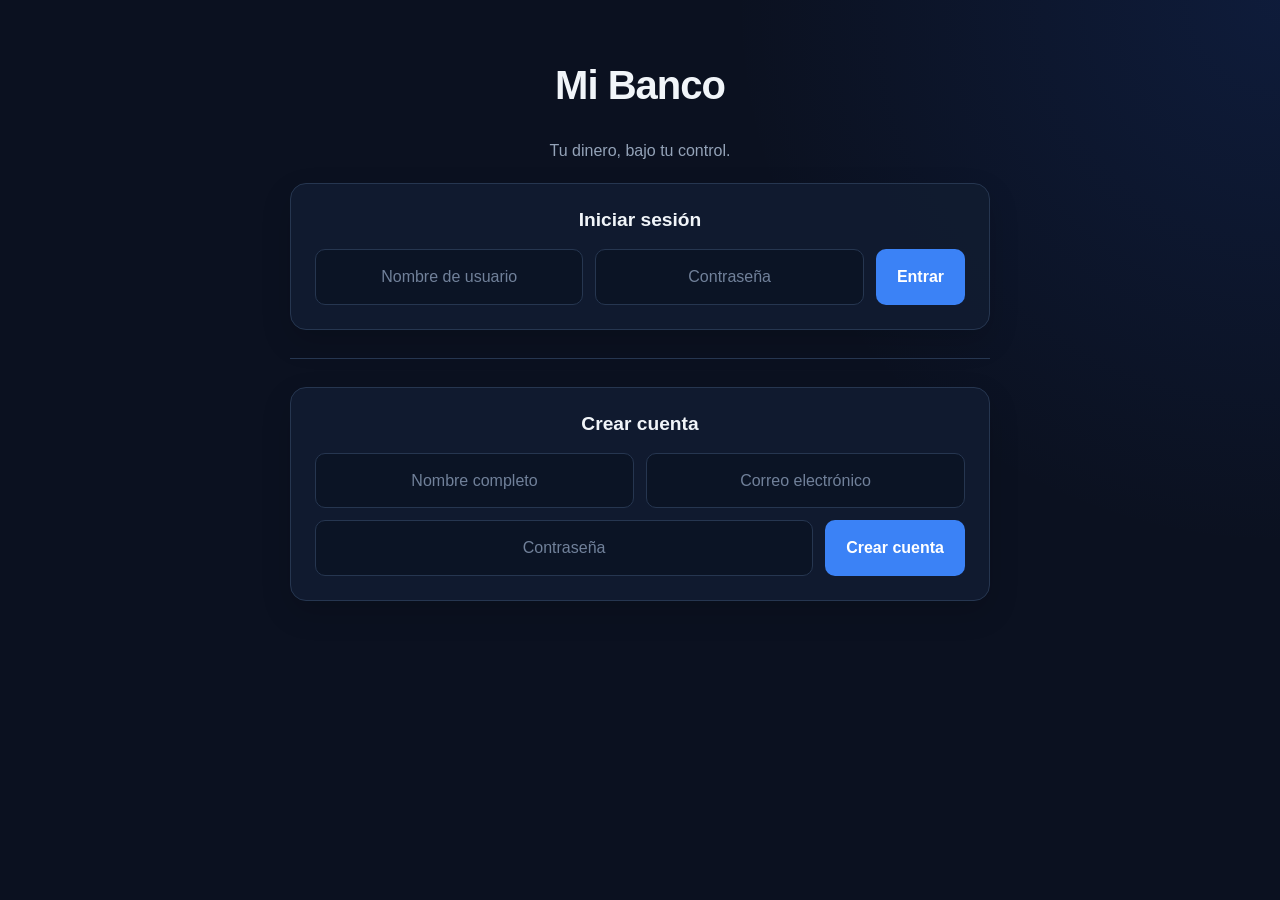
==== index.html @ 76d317a1 "primer commit" ====
<!DOCTYPE html>
<html lang="es">
<head>
    <meta charset="UTF-8">
    <meta name="viewport" content="width=device-width, initial-scale=1.0">
    <title>Mi Banco</title>
    <link rel="stylesheet" href="style.css">
</head>
<body>
    <main class="contenedor">
        <h1>Mi Banco</h1>
        <p>Tu dinero, bajo tu control.</p>

        <section>
            <h2>Iniciar sesión</h2>

            <form id="form-login">
                <input
                    type="text"
                    id="login-nombre"
                    placeholder="Nombre de usuario"
                    required
                >

                <input
                    type="password"
                    id="login-contrasena"
                    placeholder="Contraseña"
                    required
                >

                <button type="submit">Entrar</button>
            </form>
        </section>

        <hr>

        <section>
            <h2>Crear cuenta</h2>

            <form id="form-registro">
                <input
                    type="text"
                    id="registro-nombre"
                    placeholder="Nombre completo"
                    required
                >

                <input
                    type="email"
                    id="registro-correo"
                    placeholder="Correo electrónico"
                    required
                >

                <input
                    type="password"
                    id="registro-contrasena"
                    placeholder="Contraseña"
                    required
                >

                <button type="submit">Crear cuenta</button>
            </form>
        </section>

        <p id="mensaje"></p>
    </main>

    <script src="script.js"></script>
</body>
</html>
---- style.css ----
/* ========================================
   SISTEMA BANCARIO - DARK FINTECH
   ======================================== */

:root {
    --bg: #0b1120;
    --surface: #111c30;
    --surface-hover: #192741;
    --border: #263650;
    --primary: #3b82f6;
    --primary-hover: #2563eb;
    --text: #f1f5f9;
    --muted: #94a3b8;
    --success: #34d399;
    --danger: #fb7185;
    --radius: 16px;
}

* {
    box-sizing: border-box;
}

body {
    margin: 0;
    min-height: 100vh;
    padding: 32px 18px;
    background:
        radial-gradient(
            circle at top right,
            rgba(37, 99, 235, 0.13),
            transparent 35%
        ),
        var(--bg);
    color: var(--text);
    font-family: "Segoe UI", Arial, sans-serif;
    line-height: 1.6;
    
}

/* Contenedor principal */

.container,
main {
    width: 100%;
    max-width: 1000px;
    margin: 0 auto;
}

/* Títulos */

h1,
h2,
h3 {
    color: var(--text);
    line-height: 1.3;
}

h1 {
    font-size: clamp(1.8rem, 4vw, 2.5rem);
    letter-spacing: -1px;
}

h2 {
    margin-top: 0;
    font-size: 1.2rem;
}

p {
    color: var(--muted);
}

hr {
    margin: 28px 0;
    border: 0;
    border-top: 1px solid var(--border);
}

/* Tarjetas y secciones */

section,
.card {
    margin: 20px 0;
    padding: 24px;
    background: rgba(17, 28, 48, 0.92);
    border: 1px solid var(--border);
    border-radius: var(--radius);
    box-shadow: 0 12px 30px rgba(0, 0, 0, 0.15);
    transition: border-color 0.2s ease;
}

section:hover,
.card:hover {
    border-color: #36517a;
}

/* Saldo bancario */

#saldo {
    margin: 12px 0 24px;
    color: var(--success);
    font-size: clamp(2rem, 5vw, 3rem);
    font-weight: 700;
    letter-spacing: -1px;
    overflow-wrap: anywhere;
}

/* Formularios */

form {
    display: flex;
    flex-wrap: wrap;
    gap: 12px;
}

input {
    flex: 1 1 220px;
    min-width: 0;
    padding: 14px 16px;
    color: var(--text);
    background: #0b1425;
    border: 1px solid var(--border);
    border-radius: 10px;
    outline: none;
    font: inherit;
    transition: border-color 0.2s, box-shadow 0.2s;
}

input::placeholder {
    color: #71819a;
}

input:focus {
    border-color: var(--primary);
    box-shadow: 0 0 0 3px rgba(59, 130, 246, 0.15);
}

/* Botones */

button {
    padding: 13px 20px;
    color: #ffffff;
    background: var(--primary);
    border: 1px solid transparent;
    border-radius: 10px;
    font: inherit;
    font-weight: 600;
    cursor: pointer;
    transition:
        background 0.2s ease,
        transform 0.2s ease,
        box-shadow 0.2s ease;
}

button:hover {
    background: var(--primary-hover);
    box-shadow: 0 5px 18px rgba(37, 99, 235, 0.22);
    transform: translateY(-1px);
}

button:active {
    transform: translateY(0);
}

button:focus-visible {
    outline: 2px solid #93c5fd;
    outline-offset: 3px;
}

/* Mensajes del sistema */

#mensaje {
    min-height: 24px;
    margin-top: 16px;
    color: #93c5fd;
    overflow-wrap: anywhere;
}

/* Historial */

#lista-historico {
    display: grid;
    gap: 10px;
    padding: 0;
    margin: 18px 0 0;
    list-style: none;
}

#lista-historico li {
    padding: 14px 16px;
    color: var(--text);
    background: #0b1425;
    border: 1px solid var(--border);
    border-radius: 10px;
    overflow-wrap: anywhere;
}

/* Enlaces */

a {
    color: #60a5fa;
    text-decoration: none;
}

a:hover {
    color: #93c5fd;
}

/* Diseño adaptable a móviles */

@media (max-width: 600px) {
    body {
        padding: 18px 12px;
    }

    section,
    .card {
        padding: 18px;
        margin: 14px 0;
    }

    form {
        flex-direction: column;
    }

    input,
    form button {
        width: 100%;
        flex-basis: auto;
    }

    #saldo {
        font-size: 2rem;
    }
}


/* Centrar el contenido de toda la página */

body {
    display: flex;
    flex-direction: column;
    align-items: center;
}

/* Centrar títulos y textos */

h1,
h2,
h3,
p {
    text-align: center;
}

/* Centrar secciones y limitar su anchura */

section,
.card,
main,
.container {
    width: 100%;
    max-width: 700px;
    margin-left: auto;
    margin-right: auto;
}

/* Centrar botones */

button {
    display: block;
    margin-left: auto;
    margin-right: auto;
}

/* Centrar formularios y sus campos */

form {
    justify-content: center;
}

input {
    text-align: center;
}

/* Centrar el historial */

#lista-historico {
    text-align: center;
}


/* Historial de movimientos: diseño fintech */
#lista-historico {
    display: grid;
    gap: 12px;
    padding: 0;
    margin: 20px 0 0;
    list-style: none;
    text-align: left;
}

#lista-historico .movimiento-item {
    display: flex;
    align-items: center;
    gap: 14px;
    width: 100%;
    padding: 16px;
    background: #0b1425;
    border: 1px solid var(--border);
    border-left: 4px solid var(--border);
    border-radius: 12px;
    text-align: left;
    transition: transform 0.2s ease, background 0.2s ease;
}

#lista-historico .movimiento-item:hover {
    background: var(--surface-hover);
    transform: translateY(-2px);
}

.movimiento-icono {
    display: flex;
    align-items: center;
    justify-content: center;
    flex-shrink: 0;
    width: 44px;
    height: 44px;
    border-radius: 12px;
    font-size: 1.5rem;
    font-weight: 700;
}

.movimiento-detalles {
    display: flex;
    flex: 1;
    flex-direction: column;
    min-width: 0;
    gap: 3px;
}

.movimiento-titulo {
    color: var(--text);
    font-weight: 600;
    overflow-wrap: anywhere;
}

.movimiento-subtitulo {
    color: var(--muted);
    font-size: 0.8rem;
}

.movimiento-valor {
    flex-shrink: 0;
    font-weight: 700;
    text-align: right;
    overflow-wrap: anywhere;
}

.movimiento-deposito {
    border-left-color: var(--success) !important;
}

.movimiento-deposito .movimiento-icono {
    color: var(--success);
    background: rgba(52, 211, 153, 0.12);
}

.movimiento-deposito .movimiento-valor {
    color: var(--success);
}

.movimiento-retiro {
    border-left-color: var(--danger) !important;
}

.movimiento-retiro .movimiento-icono {
    color: var(--danger);
    background: rgba(251, 113, 133, 0.12);
}

.movimiento-retiro .movimiento-valor {
    color: var(--danger);
}

.movimiento-transferencia {
    border-left-color: var(--primary) !important;
}

.movimiento-transferencia .movimiento-icono {
    color: #60a5fa;
    background: rgba(59, 130, 246, 0.12);
}

.movimiento-transferencia .movimiento-valor {
    color: #60a5fa;
}

@media (max-width: 480px) {
    #lista-historico .movimiento-item {
        gap: 10px;
        padding: 12px;
    }

    .movimiento-icono {
        width: 36px;
        height: 36px;
    }

    .movimiento-valor {
        font-size: 0.9rem;
    }
}
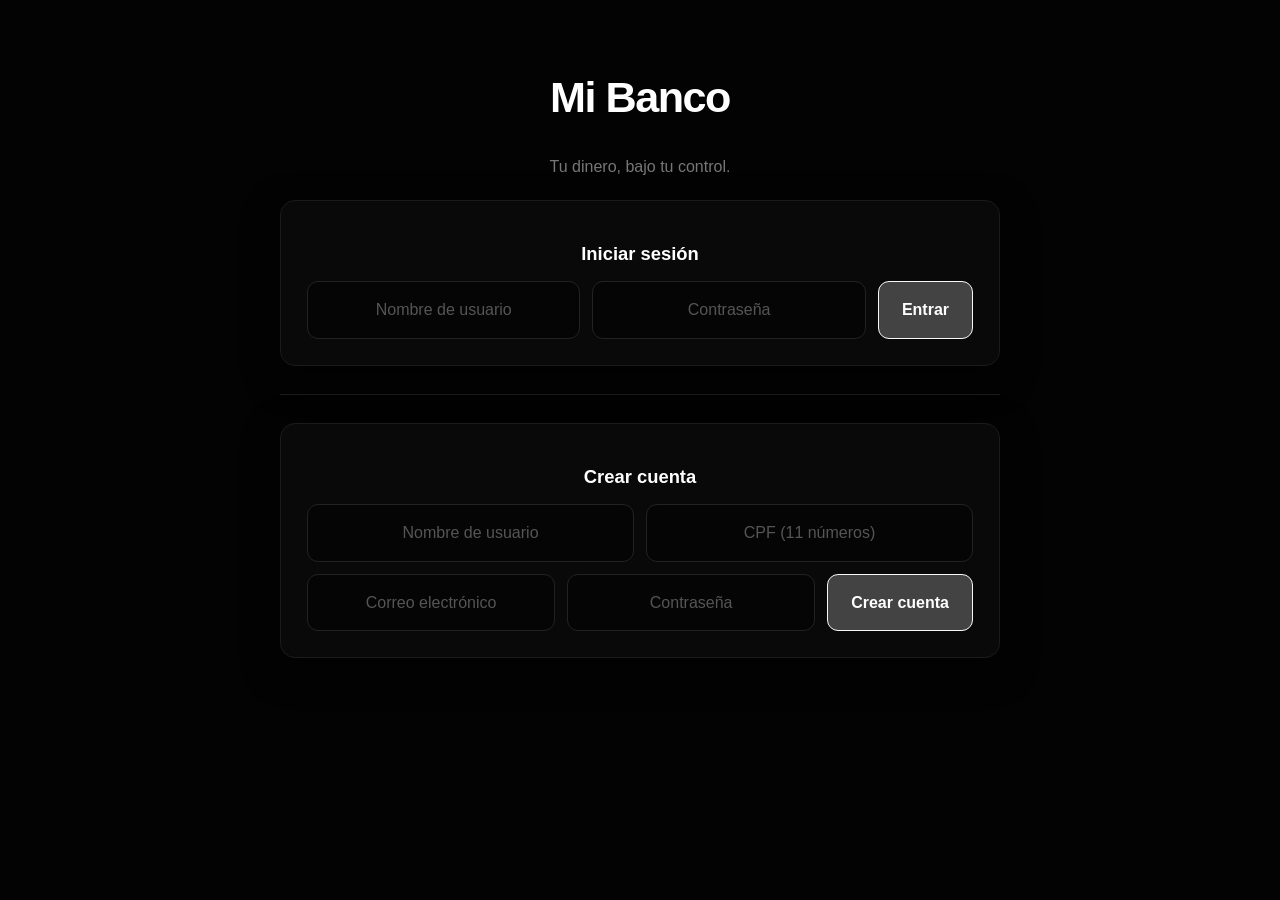
==== commit a2cb2cdd: "Primer commit" ====
--- a/index.html
+++ b/index.html
@@ -1,4 +1,3 @@
-
 <!DOCTYPE html>
 <html lang="es">
 <head>
@@ -43,7 +42,20 @@
                 <input
                     type="text"
                     id="registro-nombre"
-                    placeholder="Nombre completo"
+                    placeholder="Nombre de usuario"
+                    required
+                >
+
+                <input
+                    type="text"
+                    id="registro-cpf"
+                    placeholder="CPF (11 números)"
+                    inputmode="numeric"
+                    autocomplete="off"
+                    maxlength="11"
+                    minlength="11"
+                    pattern="[0-9]{11}"
+                    title="El CPF debe tener exactamente 11 números"
                     required
                 >
 
@@ -70,4 +82,4 @@
 
     <script src="script.js"></script>
 </body>
-</html>
+</html>
--- a/style.css
+++ b/style.css
@@ -1,201 +1,367 @@
 
-/* ========================================
-   SISTEMA BANCARIO - DARK FINTECH
-   ======================================== */
+/* ==========================================
+   SISTEMA BANCARIO - ULTRA DARK
+   ========================================== */
 
 :root {
-    --bg: #0b1120;
-    --surface: #111c30;
-    --surface-hover: #192741;
-    --border: #263650;
-    --primary: #3b82f6;
-    --primary-hover: #2563eb;
-    --text: #f1f5f9;
-    --muted: #94a3b8;
-    --success: #34d399;
-    --danger: #fb7185;
-    --radius: 16px;
-}
+    --bg: #030303;
+    --surface: #0a0a0a;
+    --surface-hover: #111111;
+    --surface-input: #080808;
+
+    --border: #1b1b1b;
+    --border-hover: #303030;
+
+    --primary: #2563eb;
+    --primary-hover: #1d4ed8;
+
+    --text: #f5f5f5;
+    --muted: #777777;
+
+    --success: #22c55e;
+    --danger: #ef4444;
+
+    --radius: 15px;
+}
+
+/* RESET */
 
 * {
     box-sizing: border-box;
+}
+
+html {
+    scroll-behavior: smooth;
 }
 
 body {
     margin: 0;
     min-height: 100vh;
-    padding: 32px 18px;
-    background:
-        radial-gradient(
-            circle at top right,
-            rgba(37, 99, 235, 0.13),
-            transparent 35%
-        ),
-        var(--bg);
+    padding: 40px 18px;
+
+    background: #030303;
     color: var(--text);
-    font-family: "Segoe UI", Arial, sans-serif;
+
+    font-family: "Inter", "Segoe UI", Arial, sans-serif;
     line-height: 1.6;
-    
-}
-
-/* Contenedor principal */
+
+    display: flex;
+    flex-direction: column;
+    align-items: center;
+}
+
+/* CONTENEDOR */
 
 .container,
 main {
     width: 100%;
-    max-width: 1000px;
+    max-width: 720px;
     margin: 0 auto;
 }
 
-/* Títulos */
-
-h1,
-h2,
-h3 {
-    color: var(--text);
+/* TITULOS */
+
+h1, h2, h3 {
+    color: #ffffff;
+    text-align: center;
     line-height: 1.3;
 }
 
 h1 {
-    font-size: clamp(1.8rem, 4vw, 2.5rem);
-    letter-spacing: -1px;
+    font-size: clamp(2rem, 5vw, 2.7rem);
+    font-weight: 800;
+    letter-spacing: -1.5px;
 }
 
 h2 {
-    margin-top: 0;
-    font-size: 1.2rem;
+    font-size: 1.15rem;
+    font-weight: 700;
 }
 
 p {
     color: var(--muted);
+    text-align: center;
 }
 
 hr {
-    margin: 28px 0;
     border: 0;
     border-top: 1px solid var(--border);
-}
-
-/* Tarjetas y secciones */
+    margin: 28px 0;
+}
+
+/* TARJETAS */
 
 section,
 .card {
+    width: 100%;
     margin: 20px 0;
-    padding: 24px;
-    background: rgba(17, 28, 48, 0.92);
-    border: 1px solid var(--border);
+    padding: 26px;
+
+    background: #090909;
+
+    border: 1px solid #1b1b1b;
     border-radius: var(--radius);
-    box-shadow: 0 12px 30px rgba(0, 0, 0, 0.15);
-    transition: border-color 0.2s ease;
+
+    box-shadow: 0 12px 35px rgba(0, 0, 0, 0.55);
+
+    transition: all 0.25s ease;
 }
 
 section:hover,
 .card:hover {
-    border-color: #36517a;
-}
-
-/* Saldo bancario */
+    background: #0c0c0c;
+    border-color: #303030;
+}
+
+/* SALDO */
 
 #saldo {
-    margin: 12px 0 24px;
+    margin: 18px 0 25px;
+
     color: var(--success);
-    font-size: clamp(2rem, 5vw, 3rem);
-    font-weight: 700;
-    letter-spacing: -1px;
+
+    font-size: clamp(2.3rem, 6vw, 3.2rem);
+    font-weight: 800;
+    letter-spacing: -1.5px;
+
+    text-align: center;
     overflow-wrap: anywhere;
 }
 
-/* Formularios */
+/* FORMULARIOS */
 
 form {
     display: flex;
     flex-wrap: wrap;
+    justify-content: center;
     gap: 12px;
 }
 
 input {
     flex: 1 1 220px;
     min-width: 0;
-    padding: 14px 16px;
-    color: var(--text);
-    background: #0b1425;
-    border: 1px solid var(--border);
-    border-radius: 10px;
+
+    padding: 15px 17px;
+
+    color: #ffffff;
+    background: #050505;
+
+    border: 1px solid #222222;
+    border-radius: 11px;
+
     outline: none;
     font: inherit;
-    transition: border-color 0.2s, box-shadow 0.2s;
+    text-align: center;
+
+    transition: all 0.2s ease;
 }
 
 input::placeholder {
-    color: #71819a;
+    color: #555555;
 }
 
 input:focus {
-    border-color: var(--primary);
-    box-shadow: 0 0 0 3px rgba(59, 130, 246, 0.15);
-}
-
-/* Botones */
+    border-color: #3b82f6;
+    background: #080808;
+    box-shadow: 0 0 0 3px rgba(59, 130, 246, 0.10);
+}
+
+/* BOTONES */
 
 button {
-    padding: 13px 20px;
+    display: block;
+    margin-left: auto;
+    margin-right: auto;
+
+    padding: 14px 23px;
+
     color: #ffffff;
-    background: var(--primary);
-    border: 1px solid transparent;
-    border-radius: 10px;
+    background: #434343;
+
+    border: 1px solid #f8f8fa;
+    border-radius: 11px;
+
     font: inherit;
-    font-weight: 600;
+    font-weight: 700;
+
     cursor: pointer;
-    transition:
-        background 0.2s ease,
-        transform 0.2s ease,
-        box-shadow 0.2s ease;
+
+    transition: all 0.2s ease;
 }
 
 button:hover {
-    background: var(--primary-hover);
-    box-shadow: 0 5px 18px rgba(37, 99, 235, 0.22);
-    transform: translateY(-1px);
+    background: #272727;
+    transform: translateY(-2px);
+    box-shadow: 0 5px 20px rgba(37, 99, 235, 0.2);
 }
 
 button:active {
-    transform: translateY(0);
+    transform: scale(0.97);
 }
 
 button:focus-visible {
-    outline: 2px solid #93c5fd;
-    outline-offset: 3px;
-}
-
-/* Mensajes del sistema */
+    outline: 2px solid #60a5fa;
+    outline-offset: 4px;
+}
+
+/* MENSAJES */
 
 #mensaje {
-    min-height: 24px;
-    margin-top: 16px;
-    color: #93c5fd;
+    min-height: 25px;
+    margin-top: 18px;
+
+    color: #60a5fa;
+    text-align: center;
+
     overflow-wrap: anywhere;
 }
 
-/* Historial */
+/* HISTORIAL */
 
 #lista-historico {
     display: grid;
-    gap: 10px;
+    gap: 13px;
+
     padding: 0;
-    margin: 18px 0 0;
+    margin: 22px 0 0;
+
     list-style: none;
+    text-align: left;
 }
 
 #lista-historico li {
-    padding: 14px 16px;
+    padding: 15px;
+
     color: var(--text);
-    background: #0b1425;
-    border: 1px solid var(--border);
-    border-radius: 10px;
+    background: #070707;
+
+    border: 1px solid #1b1b1b;
+    border-radius: 12px;
+
     overflow-wrap: anywhere;
 }
 
-/* Enlaces */
+/* MOVIMIENTOS */
+
+#lista-historico .movimiento-item {
+    display: flex;
+    align-items: center;
+    gap: 15px;
+
+    width: 100%;
+    padding: 17px;
+
+    background: #070707;
+
+    border: 1px solid #1b1b1b;
+    border-left: 3px solid #303030;
+
+    border-radius: 12px;
+
+    text-align: left;
+
+    transition: all 0.2s ease;
+}
+
+#lista-historico .movimiento-item:hover {
+    background: #101010;
+    border-color: #303030;
+    transform: translateY(-2px);
+}
+
+/* ICONOS */
+
+.movimiento-icono {
+    display: flex;
+    align-items: center;
+    justify-content: center;
+
+    flex-shrink: 0;
+
+    width: 45px;
+    height: 45px;
+
+    border-radius: 12px;
+
+    font-size: 1.4rem;
+    font-weight: 700;
+}
+
+/* DETALLES */
+
+.movimiento-detalles {
+    display: flex;
+    flex: 1;
+    flex-direction: column;
+
+    min-width: 0;
+    gap: 3px;
+}
+
+.movimiento-titulo {
+    color: #ffffff;
+    font-weight: 700;
+    overflow-wrap: anywhere;
+}
+
+.movimiento-subtitulo {
+    color: #777777;
+    font-size: 0.82rem;
+}
+
+.movimiento-valor {
+    flex-shrink: 0;
+    font-weight: 800;
+    text-align: right;
+    overflow-wrap: anywhere;
+}
+
+/* DEPOSITOS */
+
+.movimiento-deposito {
+    border-left-color: #22c55e !important;
+}
+
+.movimiento-deposito .movimiento-icono {
+    color: #22c55e;
+    background: #0b1a10;
+}
+
+.movimiento-deposito .movimiento-valor {
+    color: #22c55e;
+}
+
+/* RETIROS */
+
+.movimiento-retiro {
+    border-left-color: #ef4444 !important;
+}
+
+.movimiento-retiro .movimiento-icono {
+    color: #ef4444;
+    background: #1a0909;
+}
+
+.movimiento-retiro .movimiento-valor {
+    color: #ef4444;
+}
+
+/* TRANSFERENCIAS */
+
+.movimiento-transferencia {
+    border-left-color: #3b82f6 !important;
+}
+
+.movimiento-transferencia .movimiento-icono {
+    color: #3b82f6;
+    background: #091222;
+}
+
+.movimiento-transferencia .movimiento-valor {
+    color: #3b82f6;
+}
+
+/* ENLACES */
 
 a {
     color: #60a5fa;
@@ -206,16 +372,35 @@
     color: #93c5fd;
 }
 
-/* Diseño adaptable a móviles */
+/* SCROLLBAR */
+
+::-webkit-scrollbar {
+    width: 7px;
+}
+
+::-webkit-scrollbar-track {
+    background: #030303;
+}
+
+::-webkit-scrollbar-thumb {
+    background: #292929;
+    border-radius: 10px;
+}
+
+::-webkit-scrollbar-thumb:hover {
+    background: #444444;
+}
+
+/* RESPONSIVE */
 
 @media (max-width: 600px) {
     body {
-        padding: 18px 12px;
+        padding: 22px 12px;
     }
 
     section,
     .card {
-        padding: 18px;
+        padding: 19px;
         margin: 14px 0;
     }
 
@@ -230,169 +415,8 @@
     }
 
     #saldo {
-        font-size: 2rem;
-    }
-}
-
-
-/* Centrar el contenido de toda la página */
-
-body {
-    display: flex;
-    flex-direction: column;
-    align-items: center;
-}
-
-/* Centrar títulos y textos */
-
-h1,
-h2,
-h3,
-p {
-    text-align: center;
-}
-
-/* Centrar secciones y limitar su anchura */
-
-section,
-.card,
-main,
-.container {
-    width: 100%;
-    max-width: 700px;
-    margin-left: auto;
-    margin-right: auto;
-}
-
-/* Centrar botones */
-
-button {
-    display: block;
-    margin-left: auto;
-    margin-right: auto;
-}
-
-/* Centrar formularios y sus campos */
-
-form {
-    justify-content: center;
-}
-
-input {
-    text-align: center;
-}
-
-/* Centrar el historial */
-
-#lista-historico {
-    text-align: center;
-}
-
-
-/* Historial de movimientos: diseño fintech */
-#lista-historico {
-    display: grid;
-    gap: 12px;
-    padding: 0;
-    margin: 20px 0 0;
-    list-style: none;
-    text-align: left;
-}
-
-#lista-historico .movimiento-item {
-    display: flex;
-    align-items: center;
-    gap: 14px;
-    width: 100%;
-    padding: 16px;
-    background: #0b1425;
-    border: 1px solid var(--border);
-    border-left: 4px solid var(--border);
-    border-radius: 12px;
-    text-align: left;
-    transition: transform 0.2s ease, background 0.2s ease;
-}
-
-#lista-historico .movimiento-item:hover {
-    background: var(--surface-hover);
-    transform: translateY(-2px);
-}
-
-.movimiento-icono {
-    display: flex;
-    align-items: center;
-    justify-content: center;
-    flex-shrink: 0;
-    width: 44px;
-    height: 44px;
-    border-radius: 12px;
-    font-size: 1.5rem;
-    font-weight: 700;
-}
-
-.movimiento-detalles {
-    display: flex;
-    flex: 1;
-    flex-direction: column;
-    min-width: 0;
-    gap: 3px;
-}
-
-.movimiento-titulo {
-    color: var(--text);
-    font-weight: 600;
-    overflow-wrap: anywhere;
-}
-
-.movimiento-subtitulo {
-    color: var(--muted);
-    font-size: 0.8rem;
-}
-
-.movimiento-valor {
-    flex-shrink: 0;
-    font-weight: 700;
-    text-align: right;
-    overflow-wrap: anywhere;
-}
-
-.movimiento-deposito {
-    border-left-color: var(--success) !important;
-}
-
-.movimiento-deposito .movimiento-icono {
-    color: var(--success);
-    background: rgba(52, 211, 153, 0.12);
-}
-
-.movimiento-deposito .movimiento-valor {
-    color: var(--success);
-}
-
-.movimiento-retiro {
-    border-left-color: var(--danger) !important;
-}
-
-.movimiento-retiro .movimiento-icono {
-    color: var(--danger);
-    background: rgba(251, 113, 133, 0.12);
-}
-
-.movimiento-retiro .movimiento-valor {
-    color: var(--danger);
-}
-
-.movimiento-transferencia {
-    border-left-color: var(--primary) !important;
-}
-
-.movimiento-transferencia .movimiento-icono {
-    color: #60a5fa;
-    background: rgba(59, 130, 246, 0.12);
-}
-
-.movimiento-transferencia .movimiento-valor {
-    color: #60a5fa;
+        font-size: 2.2rem;
+    }
 }
 
 @media (max-width: 480px) {
@@ -402,11 +426,12 @@
     }
 
     .movimiento-icono {
-        width: 36px;
-        height: 36px;
+        width: 38px;
+        height: 38px;
+        font-size: 1.2rem;
     }
 
     .movimiento-valor {
-        font-size: 0.9rem;
-    }
-}
+        font-size: 0.85rem;
+    }
+}
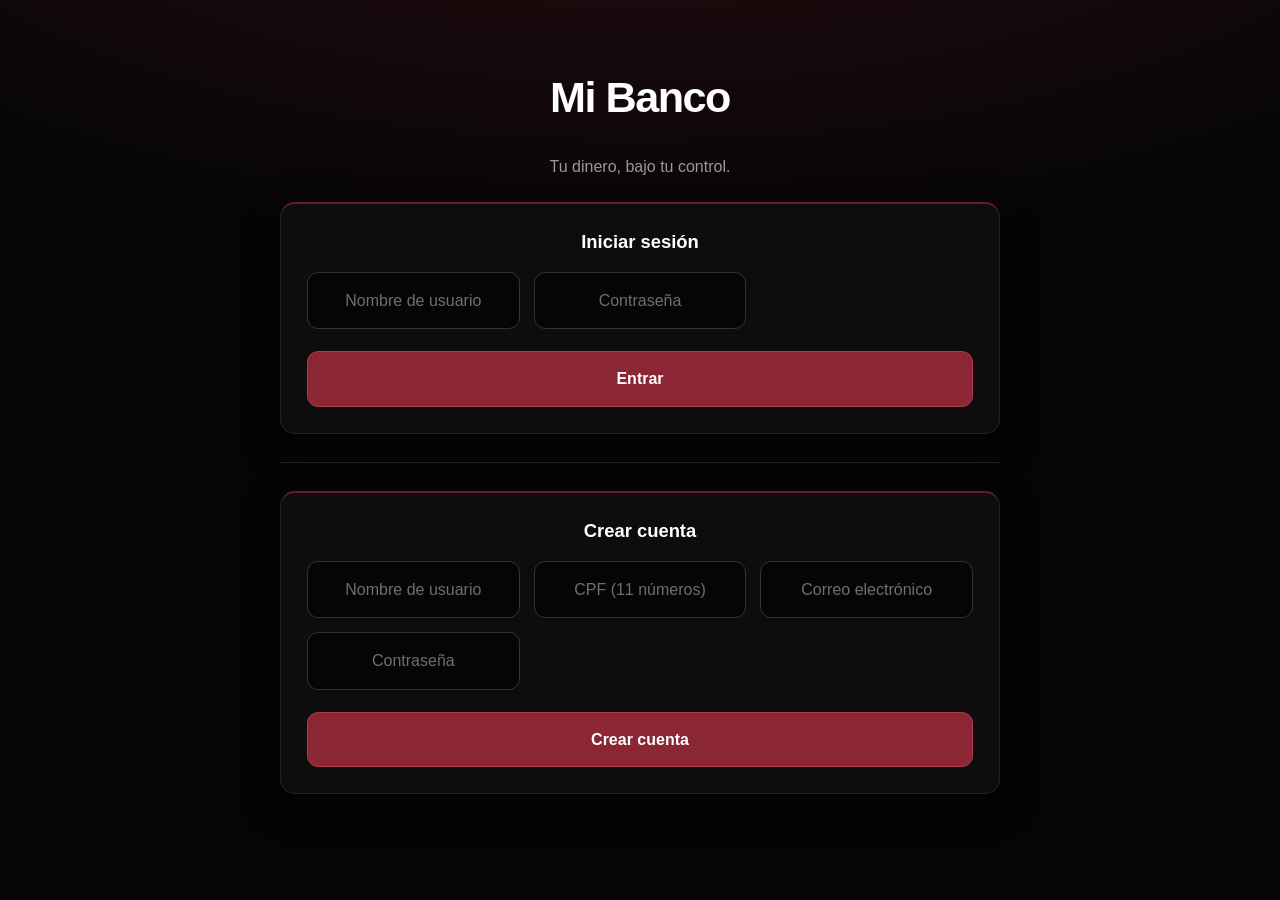
==== commit 73d04f55: "Primer commit" ====
--- a/index.html
+++ b/index.html
@@ -2,7 +2,8 @@
 <html lang="es">
 <head>
     <meta charset="UTF-8">
-    <meta name="viewport" content="width=device-width, initial-scale=1.0">
+    <meta name="viewport" content="width=device-width, initial-scale=1.0, viewport-fit=cover">
+    <meta name="theme-color" content="#050505">
     <title>Mi Banco</title>
     <link rel="stylesheet" href="style.css">
 </head>
--- a/style.css
+++ b/style.css
@@ -1,25 +1,35 @@
-
 /* ==========================================
-   SISTEMA BANCARIO - ULTRA DARK
+   SISTEMA BANCARIO - NEGRO Y ROJO VINO
+   Responsive: celular, tablet y escritorio
    ========================================== */
 
 :root {
-    --bg: #030303;
-    --surface: #0a0a0a;
-    --surface-hover: #111111;
-    --surface-input: #080808;
-
-    --border: #1b1b1b;
-    --border-hover: #303030;
-
-    --primary: #2563eb;
-    --primary-hover: #1d4ed8;
-
+    color-scheme: dark;
+
+    /* Paleta principal */
+    --pure-black: #050505;
+    --dark: #0d0d0d;
+    --graphite: #171717;
+    --charcoal: #222222;
+    --steel-gray: #333333;
+    --gray: #555555;
+
+    --dark-crimson: #681b28;
+    --wine-red: #8b2635;
+    --accent-red: #b33a4a;
+
+    /* Apoyo para textos (más claros para que se lean sobre fondo oscuro) */
     --text: #f5f5f5;
-    --muted: #777777;
-
-    --success: #22c55e;
-    --danger: #ef4444;
+    --muted: #9a9a9a;
+    --placeholder: #6f6f6f;
+    --accent-soft: #e58a97;
+
+    /* Medidas fluidas: se adaptan solas al ancho de la pantalla */
+    --gutter: clamp(12px, 3.5vw, 28px);
+    --espacio-pagina: clamp(22px, 5vw, 40px);
+    --pad-tarjeta: clamp(18px, 4.2vw, 26px);
+    --separacion: clamp(14px, 3vw, 22px);
+    --alto-tactil: 46px;
 
     --radius: 15px;
 }
@@ -32,14 +42,31 @@
 
 html {
     scroll-behavior: smooth;
+
+    /* Evita que el celular agrande el texto al girar la pantalla */
+    -webkit-text-size-adjust: 100%;
+    text-size-adjust: 100%;
 }
 
 body {
     margin: 0;
     min-height: 100vh;
-    padding: 40px 18px;
-
-    background: #030303;
+    min-height: 100dvh;
+
+    /* Respeta el notch y las barras del celular */
+    padding:
+        max(var(--espacio-pagina), env(safe-area-inset-top))
+        max(var(--gutter), env(safe-area-inset-right))
+        max(var(--espacio-pagina), env(safe-area-inset-bottom))
+        max(var(--gutter), env(safe-area-inset-left));
+
+    background:
+        radial-gradient(
+            1100px 480px at 50% -220px,
+            rgba(104, 27, 40, 0.38),
+            transparent
+        ),
+        var(--pure-black);
     color: var(--text);
 
     font-family: "Inter", "Segoe UI", Arial, sans-serif;
@@ -48,6 +75,13 @@
     display: flex;
     flex-direction: column;
     align-items: center;
+
+    -webkit-tap-highlight-color: transparent;
+}
+
+::selection {
+    background: var(--wine-red);
+    color: #ffffff;
 }
 
 /* CONTENEDOR */
@@ -59,6 +93,11 @@
     margin: 0 auto;
 }
 
+/* El panel del banco es más ancho para poder usar dos columnas */
+main.ancho {
+    max-width: 940px;
+}
+
 /* TITULOS */
 
 h1, h2, h3 {
@@ -68,7 +107,7 @@
 }
 
 h1 {
-    font-size: clamp(2rem, 5vw, 2.7rem);
+    font-size: clamp(1.8rem, 5vw + 0.4rem, 2.7rem);
     font-weight: 800;
     letter-spacing: -1.5px;
 }
@@ -78,6 +117,20 @@
     font-weight: 700;
 }
 
+/* Título de cada tarjeta y texto de ayuda debajo */
+
+section h2 {
+    margin: 0 0 18px;
+}
+
+section h2 + .ayuda {
+    margin: -10px 0 22px;
+}
+
+.ayuda {
+    font-size: 0.88rem;
+}
+
 p {
     color: var(--muted);
     text-align: center;
@@ -85,7 +138,7 @@
 
 hr {
     border: 0;
-    border-top: 1px solid var(--border);
+    border-top: 1px solid var(--charcoal);
     margin: 28px 0;
 }
 
@@ -94,23 +147,18 @@
 section,
 .card {
     width: 100%;
-    margin: 20px 0;
-    padding: 26px;
-
-    background: #090909;
-
-    border: 1px solid #1b1b1b;
+    margin: var(--separacion) 0;
+    padding: var(--pad-tarjeta);
+
+    background: var(--dark);
+
+    border: 1px solid var(--charcoal);
+    border-top: 2px solid var(--dark-crimson);
     border-radius: var(--radius);
 
-    box-shadow: 0 12px 35px rgba(0, 0, 0, 0.55);
+    box-shadow: 0 12px 35px rgba(0, 0, 0, 0.6);
 
     transition: all 0.25s ease;
-}
-
-section:hover,
-.card:hover {
-    background: #0c0c0c;
-    border-color: #303030;
 }
 
 /* SALDO */
@@ -118,9 +166,11 @@
 #saldo {
     margin: 18px 0 25px;
 
-    color: var(--success);
-
-    font-size: clamp(2.3rem, 6vw, 3.2rem);
+    color: #ffffff;
+    text-shadow: 0 0 40px rgba(179, 58, 74, 0.45);
+
+    /* Escala con el ancho de la pantalla para que el monto no se parta */
+    font-size: clamp(1.6rem, 8.2vw, 3.2rem);
     font-weight: 800;
     letter-spacing: -1.5px;
 
@@ -131,39 +181,49 @@
 /* FORMULARIOS */
 
 form {
-    display: flex;
-    flex-wrap: wrap;
-    justify-content: center;
-    gap: 12px;
+    display: grid;
+    grid-template-columns: repeat(auto-fit, minmax(min(210px, 100%), 1fr));
+    gap: 14px;
+}
+
+/* El botón del formulario ocupa todo el ancho, debajo de los campos */
+form button {
+    grid-column: 1 / -1;
+    width: 100%;
+    margin: 8px 0 0;
 }
 
 input {
-    flex: 1 1 220px;
+    width: 100%;
     min-width: 0;
+    min-height: var(--alto-tactil);
 
     padding: 15px 17px;
 
     color: #ffffff;
-    background: #050505;
-
-    border: 1px solid #222222;
+    background: var(--pure-black);
+
+    border: 1px solid var(--steel-gray);
     border-radius: 11px;
 
     outline: none;
+
+    /* 16px o más: evita el zoom automático de iPhone al tocar un campo */
     font: inherit;
+    font-size: max(1rem, 16px);
     text-align: center;
 
     transition: all 0.2s ease;
 }
 
 input::placeholder {
-    color: #555555;
+    color: var(--placeholder);
 }
 
 input:focus {
-    border-color: #3b82f6;
-    background: #080808;
-    box-shadow: 0 0 0 3px rgba(59, 130, 246, 0.10);
+    border-color: var(--accent-red);
+    background: var(--graphite);
+    box-shadow: 0 0 0 3px rgba(179, 58, 74, 0.22);
 }
 
 /* BOTONES */
@@ -173,35 +233,46 @@
     margin-left: auto;
     margin-right: auto;
 
+    min-height: var(--alto-tactil);
     padding: 14px 23px;
 
     color: #ffffff;
-    background: #434343;
-
-    border: 1px solid #f8f8fa;
+    background: var(--wine-red);
+
+    border: 1px solid var(--accent-red);
     border-radius: 11px;
 
     font: inherit;
     font-weight: 700;
 
     cursor: pointer;
+    touch-action: manipulation;
 
     transition: all 0.2s ease;
 }
 
-button:hover {
-    background: #272727;
-    transform: translateY(-2px);
-    box-shadow: 0 5px 20px rgba(37, 99, 235, 0.2);
-}
-
 button:active {
+    background: var(--dark-crimson);
     transform: scale(0.97);
 }
 
 button:focus-visible {
-    outline: 2px solid #60a5fa;
+    outline: 2px solid var(--accent-red);
     outline-offset: 4px;
+}
+
+/* Botones secundarios */
+
+#btn-actualizar,
+#btn-historico,
+#btn-salir {
+    background: var(--steel-gray);
+    border-color: var(--gray);
+}
+
+#btn-salir:active {
+    background: var(--dark-crimson);
+    border-color: var(--accent-red);
 }
 
 /* MENSAJES */
@@ -210,10 +281,25 @@
     min-height: 25px;
     margin-top: 18px;
 
-    color: #60a5fa;
+    color: #ffffff;
     text-align: center;
 
     overflow-wrap: anywhere;
+}
+
+/* Se queda pegado abajo para verlo sin tener que bajar la página */
+#mensaje:not(:empty) {
+    position: sticky;
+    bottom: max(16px, env(safe-area-inset-bottom));
+    z-index: 10;
+
+    padding: 12px 16px;
+
+    box-shadow: 0 10px 30px rgba(0, 0, 0, 0.65);
+
+    background: var(--dark-crimson);
+    border: 1px solid var(--wine-red);
+    border-radius: 11px;
 }
 
 /* HISTORIAL */
@@ -233,9 +319,9 @@
     padding: 15px;
 
     color: var(--text);
-    background: #070707;
-
-    border: 1px solid #1b1b1b;
+    background: var(--pure-black);
+
+    border: 1px solid var(--charcoal);
     border-radius: 12px;
 
     overflow-wrap: anywhere;
@@ -251,22 +337,16 @@
     width: 100%;
     padding: 17px;
 
-    background: #070707;
-
-    border: 1px solid #1b1b1b;
-    border-left: 3px solid #303030;
+    background: var(--pure-black);
+
+    border: 1px solid var(--charcoal);
+    border-left: 3px solid var(--steel-gray);
 
     border-radius: 12px;
 
     text-align: left;
 
     transition: all 0.2s ease;
-}
-
-#lista-historico .movimiento-item:hover {
-    background: #101010;
-    border-color: #303030;
-    transform: translateY(-2px);
 }
 
 /* ICONOS */
@@ -305,7 +385,7 @@
 }
 
 .movimiento-subtitulo {
-    color: #777777;
+    color: var(--muted);
     font-size: 0.82rem;
 }
 
@@ -316,60 +396,203 @@
     overflow-wrap: anywhere;
 }
 
-/* DEPOSITOS */
+/* DEPOSITOS (neutro claro, el signo + los distingue) */
 
 .movimiento-deposito {
-    border-left-color: #22c55e !important;
+    border-left-color: #d9d9d9 !important;
 }
 
 .movimiento-deposito .movimiento-icono {
-    color: #22c55e;
-    background: #0b1a10;
+    color: #ffffff;
+    background: var(--steel-gray);
 }
 
 .movimiento-deposito .movimiento-valor {
-    color: #22c55e;
-}
-
-/* RETIROS */
+    color: #ffffff;
+}
+
+/* RETIROS (rojo, el signo − los distingue) */
 
 .movimiento-retiro {
-    border-left-color: #ef4444 !important;
+    border-left-color: var(--accent-red) !important;
 }
 
 .movimiento-retiro .movimiento-icono {
-    color: #ef4444;
-    background: #1a0909;
+    color: #ffffff;
+    background: var(--dark-crimson);
 }
 
 .movimiento-retiro .movimiento-valor {
-    color: #ef4444;
+    color: var(--accent-soft);
 }
 
 /* TRANSFERENCIAS */
 
 .movimiento-transferencia {
-    border-left-color: #3b82f6 !important;
+    border-left-color: var(--gray) !important;
 }
 
 .movimiento-transferencia .movimiento-icono {
-    color: #3b82f6;
-    background: #091222;
+    color: var(--accent-soft);
+    background: var(--charcoal);
 }
 
 .movimiento-transferencia .movimiento-valor {
-    color: #3b82f6;
+    color: #d0d0d0;
+}
+
+/* PANEL: SALDO, REJILLA DE OPERACIONES Y PIE */
+
+.tarjeta-saldo {
+    text-align: center;
+}
+
+.tarjeta-saldo p {
+    margin: 0;
+}
+
+.tarjeta-saldo #btn-actualizar {
+    min-width: 200px;
+    margin-top: 4px;
+}
+
+/* Operaciones en dos columnas, con los botones alineados abajo */
+.rejilla {
+    display: grid;
+    grid-template-columns: repeat(2, minmax(0, 1fr));
+    gap: var(--separacion);
+
+    margin: var(--separacion) 0;
+}
+
+.rejilla section {
+    display: flex;
+    flex-direction: column;
+
+    margin: 0;
+}
+
+/* Campos arriba y botón siempre abajo, alineado entre tarjetas */
+.rejilla form {
+    display: flex;
+    flex-direction: column;
+    flex: 1;
+    gap: 14px;
+}
+
+.rejilla form button {
+    margin-top: auto;
+}
+
+.rejilla form input {
+    flex: 0 0 auto;
+}
+
+#btn-historico {
+    margin-top: 4px;
+}
+
+.pie {
+    display: flex;
+    justify-content: center;
+
+    margin: 30px 0 10px;
+}
+
+.pie button {
+    min-width: 220px;
+}
+
+/* PIX */
+
+.pix-acciones {
+    display: flex;
+    flex-wrap: wrap;
+    justify-content: center;
+    gap: 14px;
+
+    margin-top: 22px;
+}
+
+.pix-acciones button {
+    margin: 0;
+
+    background: var(--steel-gray);
+    border-color: var(--gray);
+}
+
+#lista-chaves {
+    display: grid;
+    gap: 10px;
+
+    padding: 0;
+    margin: 18px 0 0;
+
+    list-style: none;
+}
+
+#lista-chaves .chave-vacia {
+    color: var(--muted);
+    text-align: center;
+}
+
+.chave-item {
+    display: flex;
+    align-items: center;
+    gap: 12px;
+
+    padding: 13px 15px;
+
+    background: var(--pure-black);
+
+    border: 1px solid var(--charcoal);
+    border-left: 3px solid var(--accent-red);
+    border-radius: 12px;
+}
+
+.chave-tipo {
+    flex-shrink: 0;
+
+    color: var(--accent-soft);
+    font-size: 0.75rem;
+    font-weight: 700;
+    letter-spacing: 0.5px;
+    text-transform: uppercase;
+}
+
+.chave-valor {
+    flex: 1;
+    min-width: 0;
+
+    color: #ffffff;
+    text-align: left;
+    overflow-wrap: anywhere;
+}
+
+.chave-item button {
+    flex-shrink: 0;
+    margin: 0;
+    padding: 8px 16px;
+
+    /* Área táctil mínima recomendada: 44px */
+    min-height: 44px;
+
+    font-size: 0.85rem;
+
+    background: var(--steel-gray);
+    border-color: var(--gray);
+}
+
+.chave-item button:active {
+    background: var(--dark-crimson);
+    border-color: var(--accent-red);
 }
 
 /* ENLACES */
 
 a {
-    color: #60a5fa;
+    color: var(--accent-soft);
     text-decoration: none;
-}
-
-a:hover {
-    color: #93c5fd;
 }
 
 /* SCROLLBAR */
@@ -379,47 +602,128 @@
 }
 
 ::-webkit-scrollbar-track {
-    background: #030303;
+    background: var(--pure-black);
 }
 
 ::-webkit-scrollbar-thumb {
-    background: #292929;
+    background: var(--steel-gray);
     border-radius: 10px;
 }
 
-::-webkit-scrollbar-thumb:hover {
-    background: #444444;
-}
-
-/* RESPONSIVE */
-
+/* ==========================================
+   EFECTOS AL PASAR EL MOUSE
+   Solo en dispositivos con mouse: en celulares y tablets el
+   "hover" se queda pegado después de tocar, por eso se separa.
+   ========================================== */
+
+@media (hover: hover) and (pointer: fine) {
+
+    section:hover,
+    .card:hover {
+        background: var(--graphite);
+        border-color: var(--steel-gray);
+        border-top-color: var(--accent-red);
+    }
+
+    input:hover {
+        border-color: var(--gray);
+    }
+
+    button:hover {
+        background: var(--accent-red);
+        transform: translateY(-2px);
+        box-shadow: 0 6px 22px rgba(139, 38, 53, 0.45);
+    }
+
+    button:active {
+        background: var(--dark-crimson);
+        transform: scale(0.97);
+    }
+
+    #btn-actualizar:hover,
+    #btn-historico:hover,
+    #btn-salir:hover,
+    .pix-acciones button:hover {
+        background: var(--gray);
+        border-color: #777777;
+        box-shadow: 0 6px 22px rgba(0, 0, 0, 0.5);
+    }
+
+    #btn-salir:hover,
+    .chave-item button:hover {
+        background: var(--dark-crimson);
+        border-color: var(--accent-red);
+    }
+
+    #lista-historico .movimiento-item:hover {
+        background: var(--graphite);
+        border-color: var(--steel-gray);
+        transform: translateY(-2px);
+    }
+
+    a:hover {
+        color: #ffffff;
+    }
+
+    ::-webkit-scrollbar-thumb:hover {
+        background: var(--wine-red);
+    }
+}
+
+/* ==========================================
+   RESPONSIVE
+   ≤ 700px   celular y tablet pequeña en vertical
+   ≤ 600px   celular
+   ≤ 480px   celular compacto
+   ≤ 360px   celulares muy pequeños
+   horizontal con poca altura (celular girado)
+   ========================================== */
+
+/* Tablet en vertical y celulares grandes: una sola columna de tarjetas */
+@media (max-width: 700px) {
+    .rejilla {
+        grid-template-columns: 1fr;
+    }
+}
+
+/* Celular */
 @media (max-width: 600px) {
-    body {
-        padding: 22px 12px;
-    }
-
-    section,
-    .card {
-        padding: 19px;
-        margin: 14px 0;
-    }
-
     form {
+        grid-template-columns: 1fr;
+    }
+
+    .pix-acciones button,
+    .pie button,
+    .tarjeta-saldo #btn-actualizar {
+        width: 100%;
+    }
+
+    .pix-acciones {
         flex-direction: column;
     }
-
-    input,
-    form button {
-        width: 100%;
-        flex-basis: auto;
-    }
-
-    #saldo {
-        font-size: 2.2rem;
-    }
-}
-
+}
+
+/* Celular compacto */
 @media (max-width: 480px) {
+    section h2 + .ayuda {
+        margin-bottom: 18px;
+    }
+
+    .chave-item {
+        flex-wrap: wrap;
+    }
+
+    /* Fila 1: tipo + botón. Fila 2: la chave completa */
+    .chave-tipo {
+        flex: 1;
+    }
+
+    .chave-valor {
+        order: 3;
+        flex: 1 1 100%;
+        font-size: 0.9rem;
+    }
+
     #lista-historico .movimiento-item {
         gap: 10px;
         padding: 12px;
@@ -435,3 +739,81 @@
         font-size: 0.85rem;
     }
 }
+
+/* Celulares estrechos: el monto del movimiento pasa a una fila propia
+   para que el nombre tenga todo el ancho disponible */
+@media (max-width: 420px) {
+    #lista-historico .movimiento-item {
+        flex-wrap: wrap;
+    }
+
+    .movimiento-detalles {
+        flex: 1 1 calc(100% - 56px);
+    }
+
+    .movimiento-valor {
+        flex: 1 1 100%;
+        padding-top: 8px;
+
+        border-top: 1px solid var(--charcoal);
+        font-size: 0.95rem;
+        text-align: right;
+    }
+}
+
+/* Celulares muy pequeños (320px) */
+@media (max-width: 360px) {
+    h1 {
+        letter-spacing: -1px;
+    }
+
+    button {
+        padding-left: 14px;
+        padding-right: 14px;
+    }
+
+    .movimiento-subtitulo {
+        display: none;
+    }
+}
+
+/* Celular girado (horizontal): poca altura, se compacta el espacio vertical */
+@media (max-height: 520px) and (orientation: landscape) {
+    body {
+        padding-top: max(14px, env(safe-area-inset-top));
+        padding-bottom: max(14px, env(safe-area-inset-bottom));
+    }
+
+    h1 {
+        margin: 0.2em 0;
+    }
+
+    #saldo {
+        margin: 8px 0 14px;
+        font-size: 2rem;
+    }
+
+    #mensaje:not(:empty) {
+        bottom: 8px;
+    }
+
+    .pie {
+        margin-top: 18px;
+    }
+}
+
+/* Para quienes piden menos movimiento en su sistema */
+@media (prefers-reduced-motion: reduce) {
+    *,
+    *::before,
+    *::after {
+        transition: none !important;
+        scroll-behavior: auto !important;
+    }
+
+    button:hover,
+    button:active,
+    #lista-historico .movimiento-item:hover {
+        transform: none !important;
+    }
+}
